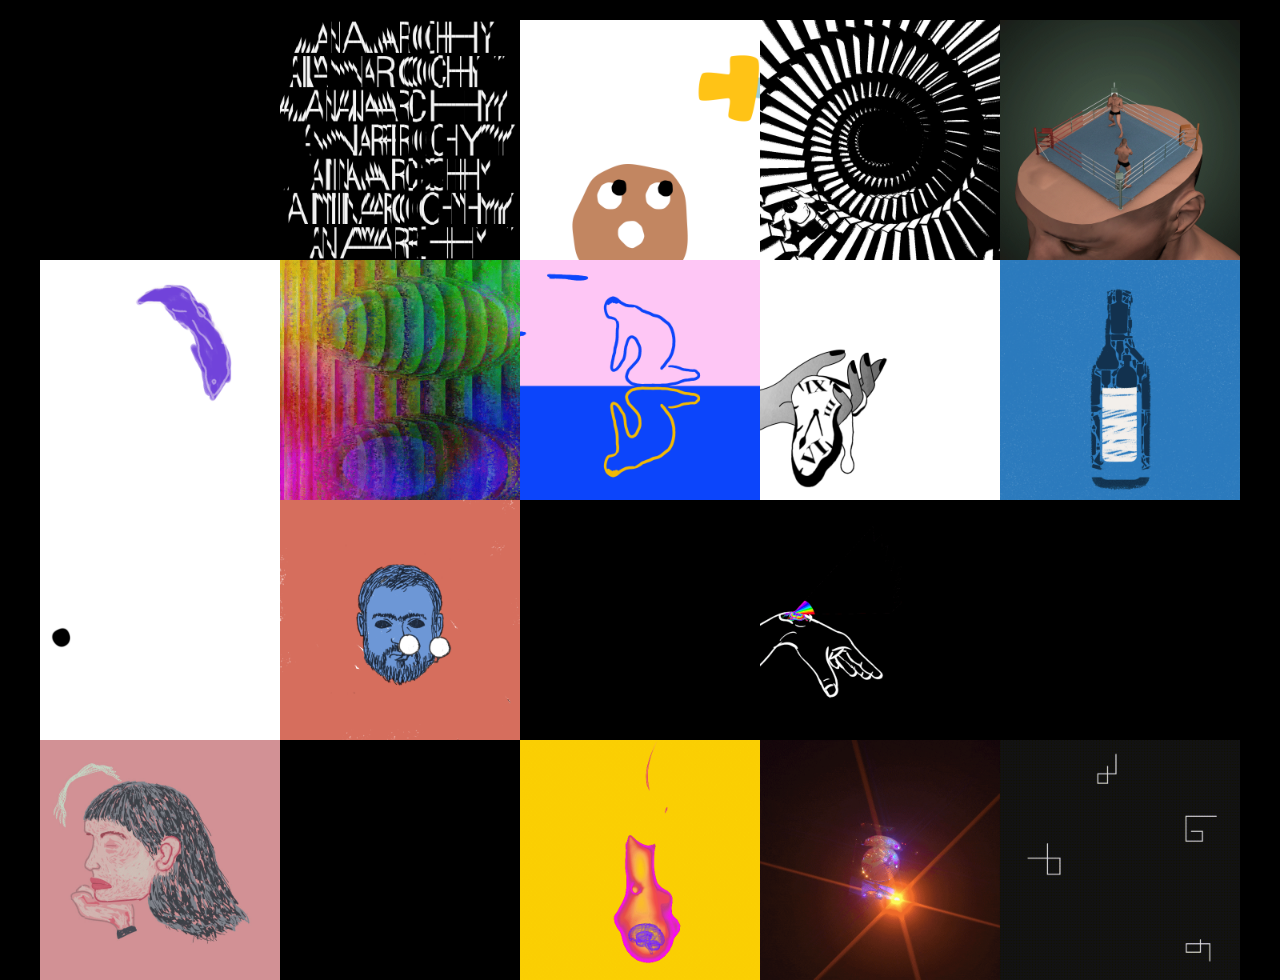
==== gif.html @ c21deb84 "update on phone" ====
<!DOCTYPE html>
<html lang="en">
<head>
  <script src="assets/nav_click.js"></script>
  <link rel="shortcut icon" href="assets/fig.png" />
   <link rel="stylesheet" href="assets/style.css">
     <link rel="stylesheet" href="assets/style2.css">
     <link href="https://fonts.googleapis.com/css?family=Nunito+Sans&display=swap" rel="stylesheet">
<link href="https://fonts.googleapis.com/css?family=Montserrat:400,700&display=swap" rel="stylesheet">
     <link href="https://fonts.googleapis.com/css?family=Bentham&display=swap" rel="stylesheet">
  <meta charset="utf-8">
  <meta http-equiv="x-ua-compatible" content="ie=edge">
  <title>GIF</title>
  <meta content="width=device-width, initial-scale=1" name="viewport" />

<!-- <script src="assets/nav.js"></script> -->
<script src="assets/jquery.js"></script>

<meta property="og:title" content="FIG">
<meta property="og:description" content="What does the 'Loss of Creativity' mean to you?">
<meta property="og:image" content="https://i.postimg.cc/sxqx7RcJ/fig-previw2.png">
<meta property="og:url" content="[url=https://postimg.cc/30j3QVzy][img]https://i.postimg.cc/30j3QVzy/fig-previw2.png[/img][/url]">
<meta name="twitter:card" content="summary_large_image">

</head>
<body>

<div class= "rick">
  <!-- <div class="branding">
  <div class="fig"><div class="figtext"><div class="mover1">FIGIFIGIFIGIFIGIFIGIFIGIFIGIFIGIFIGIFIGIFIGIFIGIFIGIFIGIFIGIFIGIFIGIFIG</div></div></div>
</div> -->
<div class="grid1">
  <div class="block1">

  </div>

    <div class="block2">

    </div>

    <div class="block3">

    </div>
    <div class="block4">

    </div>
    <div class="block5">

    </div>
    <!-- <div class="block6">

    </div> -->
    <div class="block7">

    </div>

      <!-- <div class="block8">

      </div> -->

      <div class="block9">

      </div>
      <!-- <div class="block10">

      </div> -->
      <div class="block11">

      </div>
      <div class="block12">

      </div>
      <div class="block13">

      </div>

        <div class="block14">

        </div>

        <div class="block15">

        </div>
        <div class="block16">

        </div>
        <div class="block17">

        </div>
        <!-- <div class="block18">

        </div> -->
        <!-- <div class="block19">

        </div> -->

          <div class="block20">

          </div>

          <div class="block21">

          </div>
          <!-- <div class="block22">

          </div> -->
          <div class="block23">

          </div>
          <div class="block24">

          </div>
          <div class="block25">

          </div>
          <!-- <div class="block26">

          </div> -->

          <div class="block27">

          </div>

            <!--
            <div class="block28">

            </div>
            <div class="block29">

            </div>
            <div class="block30">

            </div> -->

  </div>

</div>

<div class="grid2">
  <div class="section1">
    <!-- <div class="info"> -->
    <div class="video1"></div>
    <div class="notes">
    <div class="notes1">
      <div class="notesscroll">
<div class="title">Idea Jam</div>
<div class="description">Behind every mature idea are numerous smaller ones that got stuck and never came into being. Those sparks that don't ever light up, those original thoughts that fit nowhere and those story plots that don't have enough muscle to grow a beginning, middle or end.

And what happens when we force something to happen? It doesn't. Till all the pieces aren't in place, the idea will not bear fruit. My GIF is a representation of this very part of the creative process. When we REALLY want something to work but have trouble concluding it, we often force our hand and mess things up. The resulting mess may be useless now, but who knows, perhaps parts of it will help in realising an idea jam later some day!

Additionally, the fact that frustrating paper jams happen so often — obstructing the flow of work — also adds a layer of very real annoyance to the GIF!</div>
<!-- <div class="description">by</div> -->
</div>
    </div>

    <div class="notes2">
      <div class="artist">Sriparna Ghosh</div>
      <a href="https://www.instagram.com/geekyghosh/" target="_blank" class="socialhandle"><img>@geekyghosh</a>
    </div>
  </div>
    <div class="close">x</div>
    </div>

    <div class="section2">

      <div class="video2"></div>
      <div class="notes">
      <div class="notes1">
              <div class="notesscroll">
    <div class="title">ANARCHY</div>
    <div class="description">Creativity is inversely proportional to Hierarchy.</div>
    <!-- <div class="description">by</div> -->
      </div>
        </div>
      <div class="notes2">
        <div class="artist">Syddharth</div>
        <a href="https://www.instagram.com/syddharth_mate/?hl=en" target="_blank" class="socialhandle"><img>@syddharth_mate</a>
      </div>
    </div>
      <div class="close">x</div>
      </div>

      <div class="section3">

        <div class="video3"></div>
        <div class="notes">
        <div class="notes1">
                <div class="notesscroll">
      <div class="title">All-India Art Class</div>
      <div class="description">Kids with boundless creativity are made to draw that same damn scenery.</div>
      <!-- <div class="description">by</div> -->
        </div>
          </div>
        <div class="notes2">
          <div class="artist">Mihir Chauhan</div>
          <a href="https://www.instagram.com/injuxtice/?hl=en" target="_blank" class="socialhandle"><img>@injuxtice</a>
        </div>
      </div>
        <div class="close">x</div>
        </div>



          <div class="section4">

            <div class="video4"></div>
            <div class="notes">
                    <div class="notesscroll">
            <div class="notes1">
          <div class="title">Infernal Spiral</div>
          <div class="description">A commentary on the act of needing references to create something. An act that does not propel creativity, but makes it stagnant.</div>
          <!-- <div class="description">by</div> -->
            </div>
              </div>
            <div class="notes2">
              <div class="artist">Broti Bhattacharya</div>
              <a href="https://www.instagram.com/injuxtice/?hl=en" target="_blank" class="socialhandle"><img>@broti.bhattacharya</a>
            </div>
          </div>
            <div class="close">x</div>
            </div>
            <div class="section5">

              <div class="video5"></div>
              <div class="notes">
                      <div class="notesscroll">
              <div class="notes1">
            <div class="title">Decisions</div>
            <div class="description">It is about the decisions and indecisions that come with creativity.</div>
            <!-- <div class="description">by</div> -->
              </div>
                </div>
              <div class="notes2">
                <div class="artist">Suraj Barthy</div>
                <a href="https://www.instagram.com/injuxtice/?hl=en" target="_blank" class="socialhandle"><img>@surajbarthy</a>
              </div>
            </div>
              <div class="close">x</div>
              </div>

              <div class="section6">
                <div class="video6"></div>
                <div class="notes">
                        <div class="notesscroll">
                <div class="notes1">
              <div class="title">CloudMind</div>
              <div class="description">Cloudy.Chaotic.Confusing.
Loading consistently; trying to find.</div>
              <!-- <div class="description">by</div> -->
                </div>
                  </div>
                <div class="notes2">
                  <div class="artist">Ishita Saxena</div>
                  <a href="https://www.instagram.com/outinthevoid_/?hl=en" target="_blank" class="socialhandle"><img>@outinthevoid_</a>
                </div>
              </div>
                <div class="close">x</div>
                </div>

                <div class="section7">
                  <div class="video7"></div>
                  <div class="notes">
                          <div class="notesscroll">
                  <div class="notes1">
                <div class="title">Sunya</div>
                <div class="description">It is a single principle from which everything emanates and everything goes back into. -Void- Nothingness.</div>
                <!-- <div class="description">by</div> -->
                  </div>
                    </div>
                  <div class="notes2">
                    <div class="artist">Sourav Paul</div>
                    <a href="https://www.instagram.com/souravpaul_770/" target="_blank" class="socialhandle"><img>@souravpaul_770</a>
                  </div>
                </div>
                  <div class="close">x</div>
                  </div>

                  <div class="section8">
                    <div class="video8"></div>
                    <div class="notes">
                            <div class="notesscroll">
                    <div class="notes1">
                  <div class="title">MuyMuy KhichKhich</div>
                  <div class="description">The frustration of wanting to do something amazing, walking the path of doing it and you're so close to climax, but you have to start ALL OVER AGAIN!</div>
                  <!-- <div class="description">by</div> -->
                    </div>
                      </div>
                    <div class="notes2">
                      <div class="artist">Tiyasha Ghattak</div>
                      <a href="https://www.instagram.com/tiyasha/?hl=en" target="_blank" class="socialhandle"><img>@tiyasha</a>
                    </div>
                  </div>
                    <div class="close">x</div>
                    </div>

                    <div class="section9">
                      <div class="video9"></div>
                      <div class="notes">
                              <div class="notesscroll">
                      <div class="notes1">
                    <div class="title">Flow of Idea</div>
                    <div class="description">Coded in Hydra and it represents the flow of the creativity spirit. Which starts off being an vivid imagery in our heads and then it can be loss into dullness. This is demonstrated in the drift by starting with a colorful flow of "ideas " that later phase out into black and white tone aka the loss of the creativity. Then like life , it goes back into color and in this return of on and off.</div>
                    <!-- <div class="description">by</div> -->
                      </div>
                        </div>
                      <div class="notes2">
                        <div class="artist">Kofi Oduro</div>
                        <a href="https://www.instagram.com/illestpreacha/?hl=en" target="_blank" class="socialhandle"><img>@illestpreacha</a>
                      </div>
                    </div>
                      <div class="close">x</div>
                      </div>

                      <div class="section10">
                        <div class="video10"></div>
                        <div class="notes">
                                <div class="notesscroll">
                        <div class="notes1">
                      <div class="title">A Job: The Death of Creativity</div>
                      <div class="description">I wanted to express my feelings of loss of creativity at a 9-5 job where we are trying to meet deadlines rather than create meaningful work.</div>
                      <!-- <div class="description">by</div> -->
                        </div>
                          </div>
                        <div class="notes2">
                          <div class="artist">Stuti Purohit</div>
                          <a href="https://www.instagram.com/s.2.t/?hl=en" target="_blank" class="socialhandle"><img>@s.2.t</a>
                        </div>
                      </div>
                        <div class="close">x</div>
                        </div>

                        <div class="section11">
                          <div class="video11"></div>
                          <div class="notes">
                                  <div class="notesscroll">
                          <div class="notes1">
                        <div class="title">Creative Loop</div>
                        <div class="description">Creativity is continuous learning and unlearning process. Create something, get little obsessed and then destroy. And then continue the cycle of creativity.</div>
                        <!-- <div class="description">by</div> -->
                          </div>
                            </div>
                          <div class="notes2">
                            <div class="artist">Anisha Thampy</div>
                            <a href="https://www.instagram.com/anishathampy/" target="_blank" class="socialhandle"><img>@anishathampy</a>
                          </div>
                        </div>
                          <div class="close">x</div>
                          </div>

                          <div class="section12">
                            <div class="video12"></div>
                            <div class="notes">
                                    <div class="notesscroll">
                            <div class="notes1">
                          <div class="title">Running Out</div>
                          <div class="description">A living clock running out of time.</div>
                          <!-- <div class="description">by</div> -->
                            </div>
                              </div>
                            <div class="notes2">
                              <div class="artist">Debanjana</div>
                              <a href="https://www.instagram.com/debanjanah/" target="_blank" class="socialhandle"><img>@debanjanah</a>
                            </div>
                          </div>
                            <div class="close">x</div>
                            </div>
                            <div class="section13">
                              <div class="video13"></div>
                              <div class="notes">
                                      <div class="notesscroll">
                              <div class="notes1">
                            <div class="title">Madira</div>
                            <div class="description">This work is about the dizzy feeling when we are drunk. we have mixed feelings about every phase of our life.</div>
                            <!-- <div class="description">by</div> -->
                              </div>
                                </div>
                              <div class="notes2">
                                <div class="artist">Jeet Shukla</div>
                                <a href="https://www.instagram.com/shukla_jeet96/" target="_blank" class="socialhandle"><img>@shukla_jeet96</a>
                              </div>
                            </div>
                              <div class="close">x</div>
                              </div>

                              <div class="section14">
                                <div class="video14"></div>
                                <div class="notes">
                                        <div class="notesscroll">
                                <div class="notes1">
                              <div class="title">Bl!nk</div>
                              <div class="description">This opportunity enabled me to create my first ever frame by frame hand illustrated GIF. Honestly, this GIF is a product of a mental block. There was absolutely no idea of what the end creation would be, because the mind had given up. Just having faith in the urge to create, accepting the outcome without any judgement helped me mould my creativity in a way. I enjoyed making every frame not knowing what the end result would be. In the end I realise that the block can last however long Let it last. But its something as tiny as a bl!nk of the eye when you look at it from hindsight.^~^</div>
                              <!-- <div class="description">by</div> -->
                                </div>
                                  </div>
                                <div class="notes2">
                                  <div class="artist">Varun</div>
                                  <a href="https://www.instagram.com/dextrostat/" target="_blank" class="socialhandle"><img>@dextrostat</a>
                                </div>
                              </div>
                                <div class="close">x</div>
                                </div>

                                <div class="section15">
                                  <div class="video15"></div>
                                  <div class="notes">
                                          <div class="notesscroll">
                                  <div class="notes1">
                                <div class="title">Walk It Off</div>
                                <div class="description">Loss of creativity is indirectly proportional to going for a walk. A literal 'going for a walk' can help one clear ones mind and let the creative juices flow. But 'going for a walk' is also about exposing yourself to different cultures, people, landscapes whether it is through travelling or reading books or watching movies and so on. The more you absorb the more you empower your creativity.</div>
                                <!-- <div class="description">by</div> -->
                                  </div>
                                    </div>
                                  <div class="notes2">
                                    <div class="artist">Dwarka Nath Sinha</div>
                                    <a href="https://www.instagram.com/dwar.ka/" target="_blank" class="socialhandle"><img>@dwar.ka</a>
                                  </div>
                                </div>
                                  <div class="close">x</div>
                                  </div>

                                  <div class="section16">
                                    <div class="video16"></div>
                                    <div class="notes">
                                            <div class="notesscroll">
                                    <div class="notes1">
                                  <div class="title">Alphabet</div>
                                  <div class="description">I have tried to allocate a diffent reference to alphabet. Unlike A for apple and B for ball this Gif explain alphabet indirectly.</div>
                                  <!-- <div class="description">by</div> -->
                                    </div>
                                      </div>
                                    <div class="notes2">
                                      <div class="artist">Aayushi Saklani</div>
                                      <a href="https://www.instagram.com/aayushi_saklani/" target="_blank" class="socialhandle"><img>@aayushi_saklani</a>
                                    </div>
                                  </div>
                                    <div class="close">x</div>
                                    </div>

                                    <div class="section17">
                                      <div class="video17"></div>
                                      <div class="notes">
                                              <div class="notesscroll">
                                      <div class="notes1">
                                    <div class="title">Limp Wristkit</div>
                                    <div class="description">shame holds creativity back. we need to reclaim our freedom to be flamboyant, colorful and queer. drop wrist, not bombs.</div>
                                    <!-- <div class="description">by</div> -->
                                      </div>
                                        </div>
                                      <div class="notes2">
                                        <div class="artist">Prerit</div>
                                        <a href="https://www.instagram.com/psynodent/" target="_blank" class="socialhandle"><img>@psynodent</a>
                                      </div>
                                    </div>
                                      <div class="close">x</div>
                                      </div>

              <div class="section18">
                                        <div class="video18"></div>
                                        <div class="notes">
                                                <div class="notesscroll">
                                        <div class="notes1">
                                      <div class="title">Original_Really</div>
                                      <div class="description">There's a lot we want to be creative with but are often limited by the boundaries we need to work within, especially in the industry. An ode to (temporarily) crushed creativity.</div>
                                      <!-- <div class="description">by</div> -->
                                        </div>
                                          </div>
                                        <div class="notes2">
                                          <div class="artist">Mudita Agarwal</div>
                                          <a href="https://www.instagram.com/moohditate/" target="_blank" class="socialhandle"><img>@moohditate</a>
                                        </div>
                                      </div>
                                        <div class="close">x</div>
                                        </div>

      <div class="section19">
    <div class="video19"></div>
            <div class="notes">
                    <div class="notesscroll">
      <div class="notes1">
    <div class="title">Fish(y)</div>
    <div class="description">A fish coming out of water momentarily.</div>
    </div>
      </div>
      <div class="notes2">
      <div class="artist">Prerit</div>
      <a href="https://www.instagram.com/satyaambasta/" target="_blank" class="socialhandle"><img>@satyaambasta</a>
      </div>
    </div>
<div class="close">x</div>
      </div>
      <div class="section20">
    <div class="video20"></div>
            <div class="notes">
                    <div class="notesscroll">
      <div class="notes1">
    <div class="title">Loss of Creativity</div>
    <div class="description">Creativity in a nutshell just as i created. Simple method of showing there is no creativity even though i could have created something great spending most of my time. Instead i sticked to the title LOSS OF CREATIVITY.</div>
    </div>
      </div>
      <div class="notes2">
      <div class="artist">Subin Soman</div>
      <a href="https://www.instagram.com/zeuswolf321/" target="_blank" class="socialhandle"><img>@zeuswolf321</a>
      </div>
    </div>
<div class="close">x</div>
      </div>

      <div class="section21">
    <div class="video21"></div>
            <div class="notes">
      <div class="notes1">
              <div class="notesscroll">
    <div class="title">It Didn't Quite Hit Me</div>
    <div class="description">Often we linger in between creativity and nothingness, that period where the thought hits you and yet it doesn't quite appear materially. We let go of so many such thoughts and ideas only to discover the iterations years later. Sometimes they become a new work, at other times they just sit idly on our desks.

My GIF is an ode to those sweet-nothings that appear beyond the binary of success and failure.</div>
    </div>
      </div>
      <div class="notes2">
      <div class="artist">Debarati</div>
      <a href="https://www.instagram.com/debaratea/" target="_blank" class="socialhandle"><img>@debaratea</a>
      </div>
    </div>
  <div class="close">x</div>
      </div>

      <div class="section22">
      <div class="video22"></div>
            <div class="notes">
                    <div class="notesscroll">
      <div class="notes1">
      <div class="title">Illum</div>
      <div class="description">Creativity illuminates</div>
      </div>
        </div>
      <div class="notes2">
      <div class="artist">Xtc</div>
      <a href="https://www.instagram.com/_moondog0/" target="_blank" class="socialhandle"><img>@_moondog0</a>
      </div>
      </div>
      <div class="close">x</div>
      </div>
                  <div class="section23">

                    <div class="video23"></div>
                    <div class="notes">
                            <div class="notesscroll">
                    <div class="notes1">
                  <div class="title">Fried</div>
                  <div class="description">Some days just fry your brain.</div>
                  <!-- <div class="description">by</div> -->
                    </div>
                      </div>
                    <div class="notes2">
                      <div class="artist">Piya Pahwa & Tamara Crasto</div>
                      <a href="https://www.instagram.com/piyapahwa.art/" target="_blank" class="socialhandle"><img>@piyapahwa.art</a>
                      <a href="https://www.instagram.com/panipuribeti/" target="_blank" class="socialhandle"><img>@panipuribeti</a>
                    </div>
                  </div>
                    <div class="close">x</div>
                    </div>

                    <div class="section24">
                    <div class="video24"></div>
                          <div class="notes">
                                  <div class="notesscroll">
                    <div class="notes1">
                    <div class="title">Bheja Fry</div>
                    <div class="description">It is about the rut that we find ourselves in when we don't feel creative. The self-doubt, the confusion, the lows, the messiness.</div>
                    </div>
                      </div>
                    <div class="notes2">
                    <div class="artist">Suraj Barthy</div>
                    <a href="https://www.instagram.com/surajbarthy/" target="_blank" class="socialhandle"><img>@surajbarthy</a>
                    </div>
                    </div>
                    <div class="close">x</div>
                    </div>

                    <div class="section25">
                    <div class="video25"></div>
                          <div class="notes">
                                  <div class="notesscroll">
                    <div class="notes1">
                    <div class="title">A Star Is Born</div>
                    <div class="description">Life is but an exaggeration.</div>
                    </div>
                    </div>
                    <div class="notes2">
                    <div class="artist">Sidharth Ezhilan</div>
                    <a href="https://www.instagram.com/trap_machi/" target="_blank" class="socialhandle"><img>@trap_machi</a>
                    </div>
                    </div>
                    <div class="close">x</div>
                    </div>






  </div>



<script src="assets/nav_click.js"></script>
<script src="assets/jquery.js"></script>

</body>
</html>
---- assets/style.css ----
@font-face {
font-family: axis_b;
src: url("AXIS-Extra-Bold-800.woff") format("woff");
}
@font-face {
font-family: stolz;
src: url("The-Northern-Block-Ltd-Stolzl-Display-Medium.woff") format("woff");
}
html,
body {
  padding:0;
  margin:0;
  height: 100%;
  overflow: -moz-scrollbars-none;
  -ms-overflow-style: none;
  /* overflow: hidden; */
}
body::-webkit-scrollbar { width: 0 !important }

body{
color:#fff;
}

.block{
    /* overflow: hidden; */
color:black;
font-size:18px;
position: relative;
  width:100vw;
  height:100vh;
}
.image{
    overflow: hidden;
  /* background-image: url("header.jpg"); */
  background-repeat: no-repeat;
  background-position: center;
  background-size: cover;
}
.fig1{
  color: white;
width:100%;
height:20vh;
font-family: axis_b;
background-color: black;
position: relative;
}
.fig2{
  position: relative;
  color:black;
  -webkit-text-stroke-width: 1px;
   -webkit-text-stroke-color: white;
width:100%;
height:20vh;
font-family: axis_b;
background-color: black;
}
.fig3{
  position: relative;
color:black;
width:100%;
height:20vh;
font-family: axis_b;
background-color: white;
}
.fig4{
  position: relative;
  color:white;
width:100%;
height:20vh;
font-family: axis_b;
background-color: black;
}
.fig5{
  position: relative;
width:100%;
height:20vh;
font-family: axis_b;
background-color: #EAEAEA;
color:#EAEAEA;
-webkit-text-stroke-width: 1.4px;
 -webkit-text-stroke-color: #FF40FF;
}
.figtext2{
  font-size: 95px;
  position: absolute;
  top:50%;
  left:0;
  /* width:2565px; */
transform:translateY(-50%);
display: flex;
flex-wrap: nowrap;
}
.figtext{
  font-size: 95px;
  position: absolute;
  top:50%;
  left:0;
  width:2565px;
transform:translateY(-50%);
  display: flex;
  flex-wrap: nowrap;
}
.figtext .mover-1 {
  animation: moveSlideshow 14s linear infinite;
}
.figtext .mover-2 {
  animation: moveSlideshow 20s linear infinite;
}
.figtext .mover-3 {
  animation: moveSlideshow 16s linear infinite;
}
.figtext .mover-4 {
  animation: moveSlideshow 18s linear infinite;
}
.figtext2 .mover-5 {
  animation: moveSlideshow2 18s linear infinite;
}
@keyframes moveSlideshow {
  100% {
    transform: translateX(-66.6666%);
  }
}
@keyframes moveSlideshow2 {
  100% {
    transform: translateX(-66.6666%);
  }
}

b{
  color:#FF40FF;
}
.opencall{
  opacity: 0;
  text-decoration: none;
  color:black;
  font-family: axis_b;
  top:50%;
  left:50%;
  transform-origin: center;
line-height: 1;
font-size: 21px;
  transform: translate(-50%, -50%)rotate(-25deg);
  position: fixed;
  width:150px;
  height:150px;
  background-color: #8AFE4F;
  border-radius:50%;
}
.opencallpop{
  animation: pop .4s;
}
.block a:hover{
  box-shadow:
  inset 0 0 50px #fff,      /* inner white */
  inset 20px 0 80px #f0f,   /* inner left magenta short */
      inset -20px 0 80px #0ff,  /* inner right cyan short */
      inset 20px 0 300px #f0f,  /* inner left magenta broad */
      inset -20px 0 300px #0ff, /* inner right cyan broad */
      0 0 20px #fff,            /* outer white */
      -10px 0 40px #f0f,        /* outer left magenta */
      10px 0 40px #0ff;         /* outer right cyan */

}
@keyframes pop {
0%{
transform: scale(.5)rotate(0deg);
}
50%{
transform: scale(1.2)rotate(-30deg);
}
100%{
transform: scale(1s)rotate(-25deg);
}
}
.submit{
  transform-origin: center;
  top:50%;
  left:50%;
  transform: translate(-50%, -50%)rotate(2deg);
  position: absolute;
}
.layer2{
  /* z-index:2; */
  /* position: absolute; */
  top:0;
  left:0;
}
.block2{
position: relative;
}

.black,
.black2{
width:100vw;
  background-color: black;
}
.black img{
  width:100vw;
}
.white{

background-color: white;
}
.intro{
  top:50%;
  left:50%;
  transform:translate(-50%, -50%);
  position: absolute;
  padding:50px;
  width:50%;
  font-family: axis_b;
  font-size:36px;
  color:#000;
}
.grey{
height:150vh !important;
  background-color: #EAEAEA;
}

.gif1{
  float:right;
  width:420px;
  position: sticky;
  position: -webkit-sticky;
  top:0px;
}
.gif2{
  float:left;
  width:420px;
  position: sticky;
  position: -webkit-sticky;
  top:0;
}
.gif3{
  display: none;
}
.theme{
    padding:50px;
width:50%;
}
.theme2{
  display:none;
}
.heading{
  font-family: axis_b;
  font-size:56px;
}
.writeup{
  line-height: 1.6;
  font-family: 'Montserrat', sans-serif;
font-size:18px;
}
a{
  /* color: #33ccff; */
  font-family: axis_b;
}
.blue{
  background-color: #C56FFF;
}
.guidelines{
  float:right;
    padding:50px;
width:50%;
}
.guidelines2{
  display: none;
}
.green{
  background-color: #fff;
}
.area{
  /* background-color: red; */
  width:100%;
  /* background-color: grey; */
  top:50%;
  left:0;
  transform:translateY(-50%);
  /* margin:50px; */
  position: absolute;
}
.footer{
  top:50%;
  left:50%;
  transform:translate(-50%, -50%);
  position: absolute;
  width:50%;
    padding:50px;
  color:white;
display: flex;
flex-wrap: wrap;
}
.footer_images{
display: flex;
flex-wrap: nowrap;
}
.logo img,
.eyemyth_gif img{
height:300px;
}
.sponsortext{
  font-size: 21px;
  color:white;
  font-family: stolz;
}
.dates{
  font-weight: 700;
}
@media (max-width:900px){

.gif1,
.gif2{
  width:300px;
}

}

@media (max-width:600px){
  .grey{
      height:160vh!important;
  }

  .blue{
      height:140vh!important;
  }
  .green{
    height:120vh!important;
  }
  .writeup{
    font-size:16px;
  }
.figtext,
.figtext2{
  font-size: 81px;
}
.opencall{
  width:100px;
  height:100px;
  font-size: 16px;
}

.intro{
  padding:10px;
  width:90%;
  font-size:24px;
}
.heading{
    font-size:24px;
}
.area{
  width:90%;
  top:50%;
  left:50%;
  transform:translate(-50%, -50%);
}

.theme{
  display: none;
  /* background-color: red; */

}
.theme2{
  padding:20px;
width:90%;
  display: block;
}
.footer{
  align-items: center;
  justify-content: center;
  /* background-color: blue; */
  width:90%;
    padding:10px;
}
.guidelines{
    display: none;
}
.guidelines2{
  padding:15px;
width:90%;
  display: block;
}
.logo img,
.eyemyth_gif img{
height:auto;
width:200px;
}
.footer_images{
  align-items: center;
  justify-content: center;
flex-wrap: wrap;
}
.sponsortext{
  font-size: 18px;

}
.gif1,
.gif2{
  width:120px;
}
}

@media (max-width:350px){
  .heading{
  font-size: 21px;
  }
  .writeup{
    font-size: 15px;
  }
  .figtext,
  .figtext2{
    font-size: 70px;
  }

.intro{
  padding:10px;
  width:95%;
}
.area{
  width:95%;
  top:50%;
  left:50%;
  transform:translate(-50%, -50%);
}

.footer{
  align-items: center;
  justify-content: center;
  /* background-color: blue; */
  width:95%;
    padding:10px;
}

.logo img,
.eyemyth_gif img{
height:auto;
width:150px;
}
.footer_images{
  align-items: center;
  justify-content: center;
flex-wrap: wrap;
}
.sponsortext{
  font-size: 14px;

}
.gif1,
.gif2{
    /* display: none; */

}
/* .gif2{
  float:left;
  width:420px;
  position: sticky;
  position: -webkit-sticky;
  top:0;
} */
.gif1,
.gif2{
  display: block;
  position: relative;
  /* position: -webkit-sticky; */
    float:none;
  width:100vw;
}
}
---- assets/style2.css ----
@font-face {
font-family: axis_b;
src: url("AXIS-Extra-Bold-800.woff") format("woff");
}
@font-face {
font-family: stolz;
src: url("The-Northern-Block-Ltd-Stolzl-Display-Medium.woff") format("woff");
}

body{
  background-color: black;
}
.branding{
  overflow: hidden;
  color:black;
  font-size:18px;
  position: relative;
    width:100vw;
    height:20vh;
}
.fig{
  position: relative;
width:100%;
height:100%;
font-family: axis_b;
background-color: black;
color:black;
-webkit-text-stroke-width: 1.4px;
 -webkit-text-stroke-color: white;
}
.figtext{
  font-size: 80px;
  position: absolute;
  top:50%;
  left:0;
  width:2565px;
transform:translateY(-50%);
  display: flex;
  flex-wrap: nowrap;
}
.figtext .mover-1 {
  animation: moveSlideshow 14s linear infinite;
}
.grid1{
  width:1200px;
  height:960px;
  background-color: black;
  margin:0;
  margin-top: 20px;
  margin-bottom: 20px;
  margin-left:auto;
  margin-right:auto;
  display: flex;
  flex-wrap: wrap;
  align-items: flex-start;
  justify-content: flex-start;
}


show2{
    display: block;
}
.block1,
.block2,
.block3,
.block4,
.block5,
.block6,
.block7,
.block8,
.block9,
.block10,
.block11,
.block12,
.block13,
.block14,
.block15,
.block16,
.block17,
.block18,
.block19,
.block20,
.block21,
.block22,
.block23,
.block24,
.block25,
.block26,
.block27,
.block28,
.block29,
.block30{
cursor:pointer;
    z-index: 1;
  width:240px;
  height:240px;
  /* background-color: blue; */
  /* background-image: url(idea_jam_sriparna_ghosh.gif); */
  background-size: cover;
  background-repeat: no-repeat;
}
.block1{
    background-image: url(idea_jam.gif);
}
.block2{
    background-image: url(anarchy.gif);
}
.block3{
    background-image: url(artclass.gif);
}
.block4{
    background-image: url(broti.gif);
}
.block5{
    background-image: url(decisions.gif);
}
.block6{
    background-image: url(cloudbrain.gif);
}
.block7{
    background-image: url(sunya.gif);
}
.block8{
    background-image: url(muybnew.gif);
}
.block9{
    background-image: url(flowofidea.gif);
}

.block10{
    background-image: url(stuti.gif);
}
.block11{
    background-image: url(cycle_creativity.gif);
}
.block12{
    background-image: url(running.gif);
}

.block13{
    background-image: url(madira.gif);
}
.block14{
    background-image: url(eyes.gif);
}
.block15{
    background-image: url(dwarka.gif);
}
.block16{
    background-image: url(cheezeye.gif);
}
.block17{
    background-image: url(limp.gif);
}
.block18{
    background-image: url(originalreally.gif);
}
.block19{
    background-image: url(waves.gif);
}
.block20{
    background-image: url(creativity_in_nutshell.gif);
}
.block21{
    background-image: url(theideadidnt.gif);
}
.block22{
    background-image: url(bulb.gif);
}
.block23{
    background-image: url(brain_fried.gif);
}
.block24{
    background-image: url(bhejafry.gif);
}
.block25{
    background-image: url(astarisborn.gif);
}
.block26{
      background-image: url(vedika.gif);
}
.block27{
  background-image: url(grid_new.gif);
}
.block28{
    background-image: url(shelly.gif);
}
.block29{
    background-image: url(brainbuffer.gif);
}
.block30{
    background-image: url(sanmadi.gif);
}
.color{
    background-color:black;
}
/* .block2:hover{
    background-color:white;
} */
.grid2{
    z-index: 10;
  position: fixed;
  top:0;
  left:0;
}
.section1,
.section2,
.section3,
.section4,
.section5,
.section6,
.section7,
.section8,
.section9,
.section10,
.section11,
.section12,
.section13,
.section14,
.section15,
.section16,
.section17,
.section18,
.section19,
.section20,
.section21,
.section22,
.section23,
.section24,
.section25,
.section26,
.section27,
.section28,
.section29,
.section30{
  display: flex;
  flex-wrap: wrap;
  justify-content: center;
align-items: center;
  position: fixed;
  top:0;
  left:0;
  width:0;
  height:0;
  position:absolute;
    background-color:rgb(0, 0, 0, 0.5);
    opacity:0;
}
.video1,
.video2,
.video3,
.video4,
.video5,
.video7,
.video8,
.video9,
.video10,
.video11,
.video12,
.video13,
.video14,
.video15,
.video16,
.video17,
.video18,
.video19,
.video20,
.video21,
.video22,
.video23,
.video24,
.video25,
.video26,
.video27,
.video28,
.video29,
.video30{
  background-size: cover;
  background-repeat: no-repeat;
  /* background-color: red; */
  width:600px;
  height:600px;
}
.video1{
    background-image: url(idea_jam.gif);
}

.video2{
    background-image: url(anarchy.gif);
}
.video3{
    background-image: url(artclass.gif);
}
.video4{
    background-image: url(broti.gif);
}
.video5{
    background-image: url(decisions.gif);
}
.video6{
    background-image: url(cloudbrain.gif);
}
.video7{
    background-image: url(sunya.gif);
}
.video8{
    background-image: url(muybnew.gif);
}
.video9{
    background-image: url(flowofidea.gif);
}

.video10{
    background-image: url(stuti.gif);
}
.video11{
    background-image: url(cycle_creativity.gif);
}
.video12{
    background-image: url(running.gif);
}

.video13{
    background-image: url(madira.gif);
}
.video14{
    background-image: url(eyes.gif);
}
.video15{
    background-image: url(dwarka.gif);
}
.video16{
    background-image: url(cheezeye.gif);
}
.video17{
    background-image: url(limp.gif);
}
.video18{
    background-image: url(originalreally.gif);
}
.video19{
    background-image: url(waves.gif);
}
.video20{
    background-image: url(creativity_in_nutshell.gif);
}
.video21{
    background-image: url(theideadidnt.gif);
}
.video22{
    background-image: url(bulb.gif);
}
.video23{
    background-image: url(brain_fried.gif);
}
.video24{
    background-image: url(bhejafry.gif);
}
.video25{
    background-image: url(astarisborn.gif);
}
.video26{
    background-image: url(vedika.gif);
}
.video27{
    background-image: url(grid_new.gif);
}
.video28{
    background-image: url(shelly.gif);
}
.video29{
    background-image: url(brainbuffer.gif);
}
.video30{
    background-image: url(sanmadi.gif);
}
.notes{
  width:400px;
  height:600px;
  display:flex;
  flex-wrap: wrap;
}
.notes1{
  /* padding:10px; */
  background-color: white;
  color: black;
  width:400px;
  height:450px;
}
.notes2{
  background-color: black;
  color: white;
  /* padding:10px; */
  /* background-color: white; */
  width:400px;
  height:150px;
}

.title{
  padding: 10px;
  font-size: 32px;
  font-family: axis_b;

}
.description{
  padding: 10px;
  font-family: 'Montserrat', sans-serif;
  font-size: 16.8px;
}
.artist{
  color:white;
    font-family: axis_b;
    font-size: 32px;
padding: 10px;
}
.socialhandle{
  text-decoration: none;
    color:white;
  font-size: 16px;
    font-family: 'Montserrat', sans-serif;
padding: 0 10px 10px 10px;
}
.close{
  font-family: axis_b;
  cursor:pointer;
  position: absolute;
  font-size: 50px;
  top:50px;
  right:50px;
  color:#FF40FF;
}

.show{
  width:100vw;
  height:100vh;
  opacity:1;
}

@media(max-width:1050px){
.grid{
    margin:0;
}
      .artist{
          font-size: 27px;
      }
      .title{
        font-size: 27px;
      }
      .notes{
        width:600px;
        height:400px;
      }

      .notes1{
          overflow: scroll;
        width:600px;
        height:250px;
      }
      .notesscroll{
        width:600px;
          height:auto;
            overflow: scroll;
      }
      .notes2{
        width:600px;
        height:150px;
      }

}
  @media(max-width:600px){


    .close{
      font-size: 24px;
      top:10px;
      right:10px;
    }

    .artist{
        font-size: 21px;
    }
    .title{
      font-size: 21px;
    }
    .notes{
      width:300px;
      height:300px;
    }

    .notes1{
        overflow: scroll;
      width:300px;
      height:200px;
    }
    .notesscroll{
      width:300px;
        height:auto;
          overflow: scroll;
    }
    .notes2{
      width:300px;
      height:100px;
    }

    .video1,
    .video2,
    .video3,
    .video4,
    .video5,
    .video7,
    .video8,
    .video9,
    .video10,
    .video11,
    .video12,
    .video13,
    .video14,
    .video15,
    .video16,
    .video17,
    .video18,
    .video19,
    .video20,
    .video21,
    .video22,
    .video23,
    .video24,
    .video25,
    .video26,
    .video27,
    .video28,
    .video29,
    .video30{
      width:300px;
      height:300px;
    }

  }
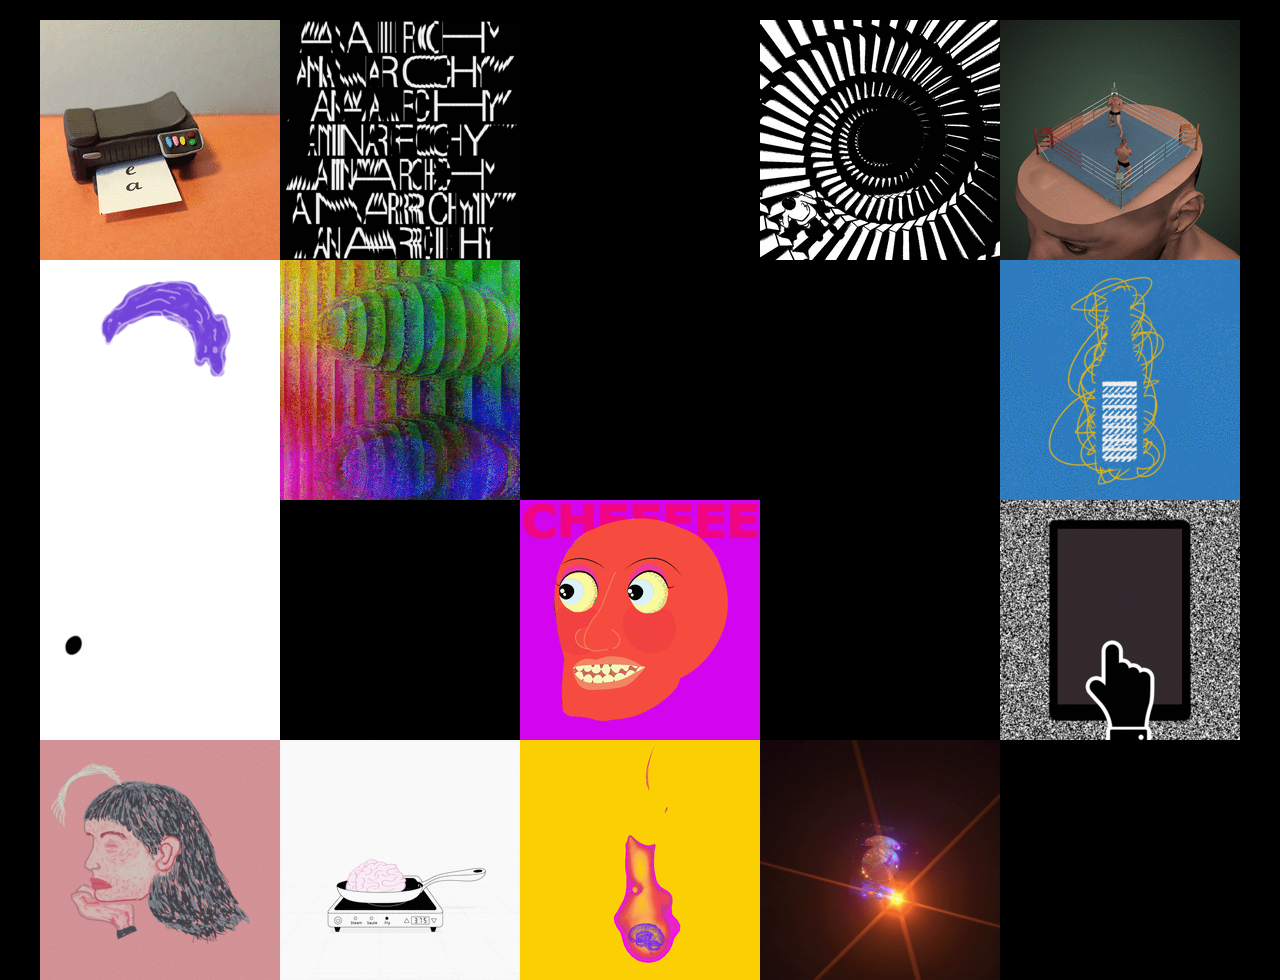
==== commit cad6371d: "update instagram handles" ====
--- a/gif.html
+++ b/gif.html
@@ -214,7 +214,7 @@
               </div>
             <div class="notes2">
               <div class="artist">Broti Bhattacharya</div>
-              <a href="https://www.instagram.com/injuxtice/?hl=en" target="_blank" class="socialhandle"><img>@broti.bhattacharya</a>
+              <a href="https://www.instagram.com/broti.bhattacharya/?hl=en" target="_blank" class="socialhandle"><img>@broti.bhattacharya</a>
             </div>
           </div>
             <div class="close">x</div>
@@ -232,7 +232,7 @@
                 </div>
               <div class="notes2">
                 <div class="artist">Suraj Barthy</div>
-                <a href="https://www.instagram.com/injuxtice/?hl=en" target="_blank" class="socialhandle"><img>@surajbarthy</a>
+                <a href="https://www.instagram.com/surajbarthy/" target="_blank" class="socialhandle"><img>@surajbarthy</a>
               </div>
             </div>
               <div class="close">x</div>
--- a/assets/style2.css
+++ b/assets/style2.css
@@ -100,96 +100,96 @@
   background-repeat: no-repeat;
 }
 .block1{
-    background-image: url(idea_jam.gif);
+    background-image: url(idea_jam0.gif);
 }
 .block2{
-    background-image: url(anarchy.gif);
+    background-image: url(anarchy0.gif);
 }
 .block3{
-    background-image: url(artclass.gif);
+    background-image: url(artclass0.gif);
 }
 .block4{
-    background-image: url(broti.gif);
+    background-image: url(broti0.gif);
 }
 .block5{
-    background-image: url(decisions.gif);
+    background-image: url(decisions0.gif);
 }
 .block6{
-    background-image: url(cloudbrain.gif);
+    background-image: url(cloudbrain0.gif);
 }
 .block7{
-    background-image: url(sunya.gif);
+    background-image: url(sunya0.gif);
 }
 .block8{
-    background-image: url(muybnew.gif);
+    background-image: url(muybnew0.gif);
 }
 .block9{
-    background-image: url(flowofidea.gif);
+    background-image: url(flowofidea0.gif);
 }
 
 .block10{
-    background-image: url(stuti.gif);
+    background-image: url(stuti0.gif);
 }
 .block11{
-    background-image: url(cycle_creativity.gif);
+    background-image: url(cycle_creativity0.gif);
 }
 .block12{
-    background-image: url(running.gif);
+    background-image: url(running0.gif);
 }
 
 .block13{
-    background-image: url(madira.gif);
+    background-image: url(madira0.gif);
 }
 .block14{
-    background-image: url(eyes.gif);
+    background-image: url(eyes0.gif);
 }
 .block15{
-    background-image: url(dwarka.gif);
+    background-image: url(dwarka0.gif);
 }
 .block16{
-    background-image: url(cheezeye.gif);
+    background-image: url(cheezeye0.gif);
 }
 .block17{
-    background-image: url(limp.gif);
+    background-image: url(limp0.gif);
 }
 .block18{
-    background-image: url(originalreally.gif);
+    background-image: url(originalreally0.gif);
 }
 .block19{
-    background-image: url(waves.gif);
+    background-image: url(waves0.gif);
 }
 .block20{
-    background-image: url(creativity_in_nutshell.gif);
+    background-image: url(creativity_in_nutshell0.gif);
 }
 .block21{
-    background-image: url(theideadidnt.gif);
+    background-image: url(theideadidnt0.gif);
 }
 .block22{
-    background-image: url(bulb.gif);
+    background-image: url(bulb0.gif);
 }
 .block23{
-    background-image: url(brain_fried.gif);
+    background-image: url(brain_fried0.gif);
 }
 .block24{
-    background-image: url(bhejafry.gif);
+    background-image: url(bhejafry0.gif);
 }
 .block25{
     background-image: url(astarisborn.gif);
 }
 .block26{
-      background-image: url(vedika.gif);
+      background-image: url(vedika0.gif);
 }
 .block27{
-  background-image: url(grid_new.gif);
+  background-image: url(grid_new0.gif);
 }
 .block28{
-    background-image: url(shelly.gif);
+    background-image: url(shelly0.gif);
 }
 .block29{
-    background-image: url(brainbuffer.gif);
+    background-image: url(brainbuffer0.gif);
 }
 .block30{
-    background-image: url(sanmadi.gif);
+    background-image: url(sanmadi0.gif);
 }
 .color{
     background-color:black;
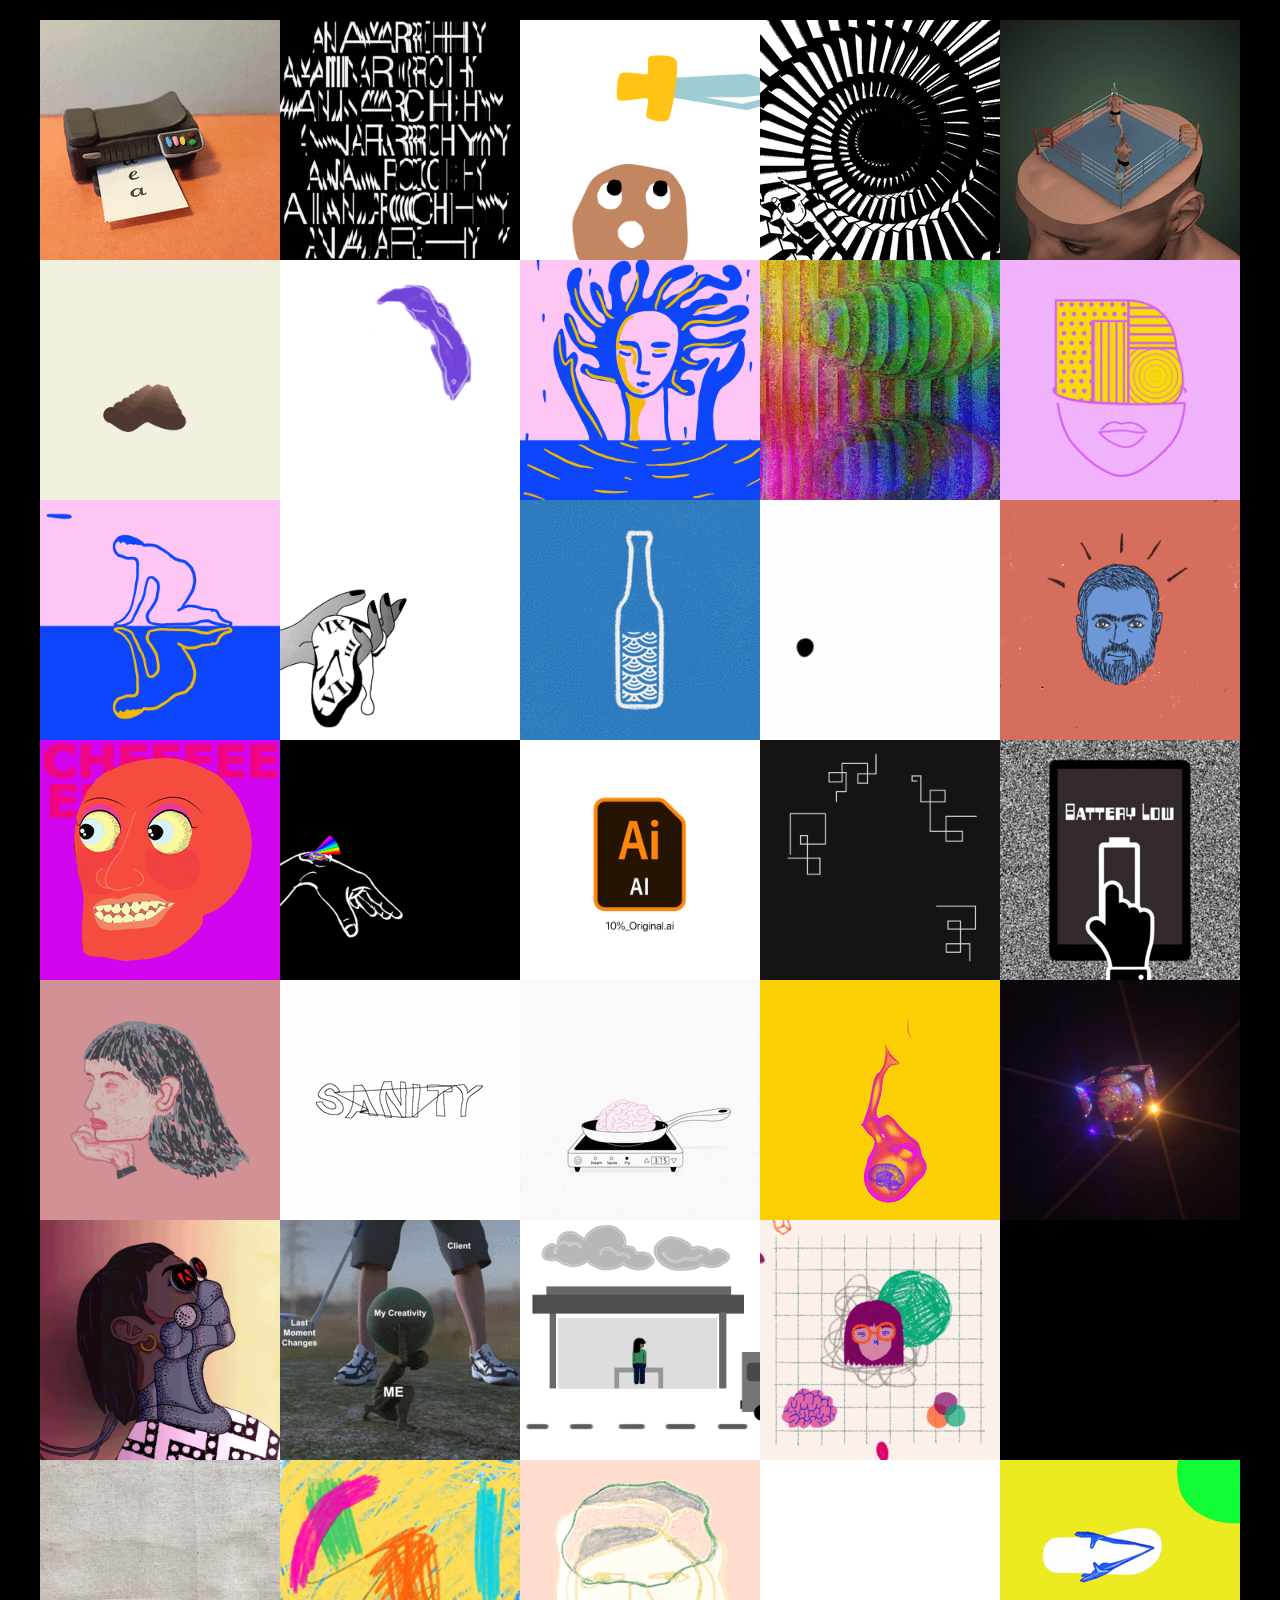
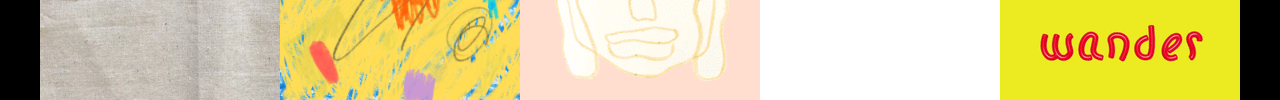
==== commit ab909856: "update with all gifs" ====
--- a/gif.html
+++ b/gif.html
@@ -47,23 +47,23 @@
     <div class="block5">
 
     </div>
-    <!-- <div class="block6">
-
-    </div> -->
+    <div class="block6">
+
+    </div>
     <div class="block7">
 
     </div>
 
-      <!-- <div class="block8">
-
-      </div> -->
+      <div class="block8">
+
+      </div>
 
       <div class="block9">
 
       </div>
-      <!-- <div class="block10">
-
-      </div> -->
+      <div class="block10">
+
+      </div>
       <div class="block11">
 
       </div>
@@ -87,12 +87,12 @@
         <div class="block17">
 
         </div>
-        <!-- <div class="block18">
-
-        </div> -->
-        <!-- <div class="block19">
-
-        </div> -->
+        <div class="block18">
+
+        </div>
+        <div class="block19">
+
+        </div>
 
           <div class="block20">
 
@@ -101,9 +101,9 @@
           <div class="block21">
 
           </div>
-          <!-- <div class="block22">
-
-          </div> -->
+          <div class="block22">
+
+          </div>
           <div class="block23">
 
           </div>
@@ -113,15 +113,15 @@
           <div class="block25">
 
           </div>
-          <!-- <div class="block26">
-
-          </div> -->
+          <div class="block26">
+
+          </div>
 
           <div class="block27">
 
           </div>
 
-            <!--
+
             <div class="block28">
 
             </div>
@@ -130,7 +130,23 @@
             </div>
             <div class="block30">
 
-            </div> -->
+            </div>
+
+            <div class="block31">
+
+            </div>
+            <div class="block32">
+
+            </div>
+            <div class="block33">
+
+            </div>
+            <div class="block34">
+
+            </div>
+            <div class="block35">
+
+            </div>
 
   </div>
 
@@ -246,7 +262,7 @@
               <div class="title">CloudMind</div>
               <div class="description">Cloudy.Chaotic.Confusing.
 Loading consistently; trying to find.</div>
-              <!-- <div class="description">by</div> -->
+
                 </div>
                   </div>
                 <div class="notes2">
@@ -280,14 +296,13 @@
                     <div class="notes">
                             <div class="notesscroll">
                     <div class="notes1">
-                  <div class="title">MuyMuy KhichKhich</div>
-                  <div class="description">The frustration of wanting to do something amazing, walking the path of doing it and you're so close to climax, but you have to start ALL OVER AGAIN!</div>
-                  <!-- <div class="description">by</div> -->
+                  <div class="title">Growing Head</div>
+                  <div class="description">Taming the growing heads</div>
                     </div>
                       </div>
                     <div class="notes2">
-                      <div class="artist">Tiyasha Ghattak</div>
-                      <a href="https://www.instagram.com/tiyasha/?hl=en" target="_blank" class="socialhandle"><img>@tiyasha</a>
+                      <div class="artist">Anisha Thampy</div>
+                      <a href="https://www.instagram.com/anishathampy/" target="_blank" class="socialhandle"><img>@tiyasha</a>
                     </div>
                   </div>
                     <div class="close">x</div>
@@ -316,14 +331,14 @@
                         <div class="notes">
                                 <div class="notesscroll">
                         <div class="notes1">
-                      <div class="title">A Job: The Death of Creativity</div>
-                      <div class="description">I wanted to express my feelings of loss of creativity at a 9-5 job where we are trying to meet deadlines rather than create meaningful work.</div>
-                      <!-- <div class="description">by</div> -->
+                      <div class="title">Illusion</div>
+                      <div class="description">Thoughts one experiences when they feel lost.</div>
+
                         </div>
                           </div>
                         <div class="notes2">
-                          <div class="artist">Stuti Purohit</div>
-                          <a href="https://www.instagram.com/s.2.t/?hl=en" target="_blank" class="socialhandle"><img>@s.2.t</a>
+                          <div class="artist">Vedika Khaitan</div>
+                          <a href="https://www.instagram.com/vedikakhaitan/" target="_blank" class="socialhandle"><img>@vedikakhaitan</a>
                         </div>
                       </div>
                         <div class="close">x</div>
@@ -477,13 +492,14 @@
             <div class="notes">
                     <div class="notesscroll">
       <div class="notes1">
-    <div class="title">Fish(y)</div>
-    <div class="description">A fish coming out of water momentarily.</div>
+    <div class="title">ReBoot</div>
+    <div class="description">Thinking Process. Reboot. Not Loading.
+a representation of the process; the speed at which an idea comes but then goes, leaving our mind like a blank slate</div>
     </div>
       </div>
       <div class="notes2">
-      <div class="artist">Prerit</div>
-      <a href="https://www.instagram.com/satyaambasta/" target="_blank" class="socialhandle"><img>@satyaambasta</a>
+      <div class="artist">Ishita Saxena</div>
+      <a href="https://www.instagram.com/outinthevoid_/?hl=en" target="_blank" class="socialhandle"><img>outinthevoid_</a>
       </div>
     </div>
 <div class="close">x</div>
@@ -529,13 +545,13 @@
             <div class="notes">
                     <div class="notesscroll">
       <div class="notes1">
-      <div class="title">Illum</div>
-      <div class="description">Creativity illuminates</div>
+      <div class="title">ERROR: No sanity found</div>
+      <div class="description">The loss creativity leads to the slow but inevtiable loss of sanity. But sometimes, the lack of insanity is needed to rediscover creativity.</div>
       </div>
         </div>
       <div class="notes2">
-      <div class="artist">Xtc</div>
-      <a href="https://www.instagram.com/_moondog0/" target="_blank" class="socialhandle"><img>@_moondog0</a>
+      <div class="artist">Salil Parekh</div>
+      <a href="https://www.instagram.com/burnedsap/" target="_blank" class="socialhandle"><img>@burnedsap</a>
       </div>
       </div>
       <div class="close">x</div>
@@ -593,11 +609,181 @@
                     </div>
                     <div class="close">x</div>
                     </div>
-
-
-
-
-
+                    <div class="section26">
+                    <div class="video26"></div>
+                          <div class="notes">
+                                  <div class="notesscroll">
+                    <div class="notes1">
+                    <div class="title">Loss of CC</div>
+                    <div class="description">Technologies that will expand and extend the scope of people's creative expression when a 'block' strikes.</div>
+                    </div>
+                    </div>
+                    <div class="notes2">
+                    <div class="artist">Sanchita Jain</div>
+                    <a href="https://www.sanchitajain.com" target="_blank" class="socialhandle"><img>Website</a>
+                    </div>
+                    </div>
+                    <div class="close">x</div>
+                    </div>
+
+                    <div class="section27">
+                    <div class="video27"></div>
+                          <div class="notes">
+                                  <div class="notesscroll">
+                    <div class="notes1">
+                    <div class="title">Artist's Fate</div>
+                    <div class="description">When it comes to creating something new I feel like I'm full of Ideas and is holding it like atlas but bad reviews and client's last moment changes (most of the time) feels like this gif.</div>
+                    </div>
+                    </div>
+                    <div class="notes2">
+                    <div class="artist">Ashish Kashyap</div>
+                    <a href="https://www.instagram.com/voshkey/" target="_blank" class="socialhandle"><img>@voshkey</a>
+                    </div>
+                    </div>
+                    <div class="close">x</div>
+                    </div>
+
+                    <div class="section28">
+                    <div class="video28"></div>
+                          <div class="notes">
+                                  <div class="notesscroll">
+                    <div class="notes1">
+                    <div class="title">MISSING THE BUS!</div>
+                    <div class="description">I get cemented to the bus stop (everytime i lose my creativity), ending up missing all the buses.
+</div>
+                    </div>
+                    </div>
+                    <div class="notes2">
+                    <div class="artist">Sanmadi.K.R</div>
+                    <!-- <a href="https://www.instagram.com/voshkey/" target="_blank" class="socialhandle"><img>@voshkey</a> -->
+                    </div>
+                    </div>
+                    <div class="close">x</div>
+                    </div>
+
+                    <div class="section29">
+                    <div class="video29"></div>
+                          <div class="notes">
+                                  <div class="notesscroll">
+                    <div class="notes1">
+                    <div class="title">AAAAAAAAAAAAAA</div>
+                    <div class="description"> I tried to capture the useless loops my brain goes on, and the noise and overwhelming feeling which comes with a creative block. It's basically me freaking out about being unable to create. Ironically, I experienced it while trying to ideate for this GIF.
+                  </div>
+                    </div>
+                    </div>
+                    <div class="notes2">
+                    <div class="artist">Deepti</div>
+                    <a href="https://www.instagram.com/deep.teee/" target="_blank" class="socialhandle"><img>@deep.teee </a>
+                    </div>
+                    </div>
+                    <div class="close">x</div>
+                    </div>
+                    <div class="section30">
+                    <div class="video30"></div>
+                          <div class="notes">
+                                  <div class="notesscroll">
+                    <div class="notes1">
+                    <div class="title">Press circle to create</div>
+                    <div class="description">'Creativity' now is like a video game prompt, people expect it come with a press of a button.
+                    </div>
+                    </div>
+                    </div>
+                    <div class="notes2">
+                    <div class="artist">Saket Ghaisas</div>
+                    <a href="https://saketghaisas.tumblr.com" target="_blank" class="socialhandle"><img>Website</a>
+                    </div>
+                    </div>
+                    <div class="close">x</div>
+                    </div>
+                    <div class="section31">
+                    <div class="video31"></div>
+                          <div class="notes">
+                                  <div class="notesscroll">
+                    <div class="notes1">
+                    <div class="title">Brain Buffer</div>
+                    <div class="description">When I'm working on a new project, after the initial phases, my mind wanders around too much; It's like my brain's buffering until one day when finally end up with something I really like.
+                    </div>
+                    </div>
+                    </div>
+                    <div class="notes2">
+                    <div class="artist">Rhea Muthane</div>
+                    <a href="https://www.instagram.com/rheamuthane/" target="_blank" class="socialhandle"><img>@rheamuthane</a>
+                    </div>
+                    </div>
+                    <div class="close">x</div>
+                    </div>
+
+                    <div class="section32">
+                    <div class="video32"></div>
+                          <div class="notes">
+                                  <div class="notesscroll">
+                    <div class="notes1">
+                    <div class="title">The perfect shade</div>
+                    <div class="description">Creative Block is like having a box of crayons with multiple colors to choose from yet not being able to find that perfect shade to complete the picture.
+                    </div>
+                    </div>
+                    </div>
+                    <div class="notes2">
+                    <div class="artist">Vasudha Sarin</div>
+                    <a href="https://www.instagram.com/vasudhasarin/" target="_blank" class="socialhandle"><img>@vasudhasarin</a>
+                    </div>
+                    </div>
+                    <div class="close">x</div>
+                    </div>
+
+                    <div class="section33">
+                    <div class="video33"></div>
+                          <div class="notes">
+                                  <div class="notesscroll">
+                    <div class="notes1">
+                    <div class="title">Mind over matter</div>
+                    <div class="description">Indefinite struggle to declutter.
+                    </div>
+                    </div>
+                    </div>
+                    <div class="notes2">
+                    <div class="artist">Shelly Sharma</div>
+                    <a href="https://www.instagram.com/vasudhasarin/" target="_blank" class="socialhandle"><img>@vasudhasarin</a>
+                    </div>
+                    </div>
+                    <div class="close">x</div>
+                    </div>
+
+                    <div class="section34">
+                    <div class="video34"></div>
+                          <div class="notes">
+                                  <div class="notesscroll">
+                    <div class="notes1">
+                    <div class="title">Tea</div>
+                    <div class="description">Tea leafs but tree leaves.
+                    </div>
+                    </div>
+                    </div>
+                    <div class="notes2">
+                    <div class="artist">Aditya Prakash</div>
+                    <a href="https://www.instagram.com/adityaprakashiscute/" target="_blank" class="socialhandle"><img>@adityaprakashiscute</a>
+                    </div>
+                    </div>
+                    <div class="close">x</div>
+                    </div>
+
+                    <div class="section35">
+                    <div class="video35"></div>
+                          <div class="notes">
+                                  <div class="notesscroll">
+                    <div class="notes1">
+                    <div class="title">Wonder Wander</div>
+                    <div class="description">Sometimes the joy of exploring can box you in an infinite loop.
+                    </div>
+                    </div>
+                    </div>
+                    <div class="notes2">
+                    <div class="artist">Avni Jain</div>
+                    <a href="https://avni-jain-portfolio.superhi.com/" target="_blank" class="socialhandle"><img>website</a>
+                    </div>
+                    </div>
+                    <div class="close">x</div>
+                    </div>
 
   </div>
 
--- a/assets/style2.css
+++ b/assets/style2.css
@@ -43,7 +43,7 @@
 }
 .grid1{
   width:1200px;
-  height:960px;
+  height:1680px;
   background-color: black;
   margin:0;
   margin-top: 20px;
@@ -89,7 +89,12 @@
 .block27,
 .block28,
 .block29,
-.block30{
+.block30,
+.block31,
+.block32,
+.block33,
+.block34,
+.block35{
 cursor:pointer;
     z-index: 1;
   width:240px;
@@ -106,7 +111,7 @@
     background-image: url(anarchy0.gif);
 }
 .block3{
-    background-image: url(artclass0.gif);
+    background-image: url(artclass.gif);
 }
 .block4{
     background-image: url(broti0.gif);
@@ -115,26 +120,26 @@
     background-image: url(decisions0.gif);
 }
 .block6{
-    background-image: url(cloudbrain0.gif);
+    background-image: url(cloudbrain.gif);
 }
 .block7{
     background-image: url(sunya0.gif);
 }
 .block8{
-    background-image: url(muybnew0.gif);
+    background-image: url(growinghead.gif);
 }
 .block9{
     background-image: url(flowofidea0.gif);
 }
 
 .block10{
-    background-image: url(stuti0.gif);
+    background-image: url(vedika.gif);
 }
 .block11{
-    background-image: url(cycle_creativity0.gif);
+    background-image: url(cycle_creativity.gif);
 }
 .block12{
-    background-image: url(running0.gif);
+    background-image: url(running.gif);
 }
 
 .block13{
@@ -144,19 +149,19 @@
     background-image: url(eyes0.gif);
 }
 .block15{
-    background-image: url(dwarka0.gif);
+    background-image: url(dwarka.gif);
 }
 .block16{
     background-image: url(cheezeye0.gif);
 }
 .block17{
-    background-image: url(limp0.gif);
+    background-image: url(limp.gif);
 }
 .block18{
-    background-image: url(originalreally0.gif);
+    background-image: url(originalreally.gif);
 }
 .block19{
-    background-image: url(waves0.gif);
+    background-image: url(grid_new.gif);
 }
 .block20{
     background-image: url(creativity_in_nutshell0.gif);
@@ -165,7 +170,7 @@
     background-image: url(theideadidnt0.gif);
 }
 .block22{
-    background-image: url(bulb0.gif);
+    background-image: url(sanity.gif);
 }
 .block23{
     background-image: url(brain_fried0.gif);
@@ -177,19 +182,34 @@
     background-image: url(astarisborn.gif);
 }
 .block26{
-      background-image: url(vedika0.gif);
+      background-image: url(loss_of_cc.gif);
 }
 .block27{
-  background-image: url(grid_new0.gif);
+  background-image: url(ashish0.gif);
 }
 .block28{
+    background-image: url(sanmadi.gif);
+}
+.block29{
+    background-image: url(deepti_fig0.gif);
+}
+.block30{
+    background-image: url(saket-ghaisas.gif);
+}
+.block31{
+      background-image: url(brainbuffer0.gif);
+}
+.block32{
+  background-image: url(vasudha.gif);
+}
+.block33{
     background-image: url(shelly0.gif);
 }
-.block29{
-    background-image: url(brainbuffer0.gif);
-}
-.block30{
-    background-image: url(sanmadi0.gif);
+.block34{
+    background-image: url(aditya.gif);
+}
+.block35{
+    background-image: url(slipper0.gif);
 }
 .color{
     background-color:black;
@@ -232,7 +252,12 @@
 .section27,
 .section28,
 .section29,
-.section30{
+.section30,
+.section31,
+.section32,
+.section33,
+.section34,
+.section35{
   display: flex;
   flex-wrap: wrap;
   justify-content: center;
@@ -251,6 +276,7 @@
 .video3,
 .video4,
 .video5,
+.video6,
 .video7,
 .video8,
 .video9,
@@ -274,7 +300,12 @@
 .video27,
 .video28,
 .video29,
-.video30{
+.video30,
+.video31,
+.video32,
+.video33,
+.video34,
+.video35{
   background-size: cover;
   background-repeat: no-repeat;
   /* background-color: red; */
@@ -304,14 +335,14 @@
     background-image: url(sunya.gif);
 }
 .video8{
-    background-image: url(muybnew.gif);
+    background-image: url(growinghead.gif);
 }
 .video9{
     background-image: url(flowofidea.gif);
 }
 
 .video10{
-    background-image: url(stuti.gif);
+    background-image: url(vedika.gif);
 }
 .video11{
     background-image: url(cycle_creativity.gif);
@@ -339,7 +370,7 @@
     background-image: url(originalreally.gif);
 }
 .video19{
-    background-image: url(waves.gif);
+    background-image: url(grid_new.gif);
 }
 .video20{
     background-image: url(creativity_in_nutshell.gif);
@@ -348,7 +379,7 @@
     background-image: url(theideadidnt.gif);
 }
 .video22{
-    background-image: url(bulb.gif);
+    background-image: url(sanity.gif);
 }
 .video23{
     background-image: url(brain_fried.gif);
@@ -360,19 +391,35 @@
     background-image: url(astarisborn.gif);
 }
 .video26{
-    background-image: url(vedika.gif);
+    background-image: url(loss_of_cc.gif);
 }
 .video27{
-    background-image: url(grid_new.gif);
+    background-image: url(ashish.gif);
 }
 .video28{
+    background-image: url(sanmadi.gif);
+}
+.video29{
+    background-image: url(deepti_fig.gif);
+}
+.video30{
+    background-image: url(saket-ghaisas.gif);
+}
+
+.video31{
+    background-image: url(brainbuffer.gif);
+}
+.video32{
+    background-image: url(vasudha.gif);
+}
+.video33{
     background-image: url(shelly.gif);
 }
-.video29{
-    background-image: url(brainbuffer.gif);
-}
-.video30{
-    background-image: url(sanmadi.gif);
+.video34{
+    background-image: url(aditya.gif);
+}
+.video35{
+    background-image: url(slipper.gif);
 }
 .notes{
   width:400px;
@@ -383,9 +430,15 @@
 .notes1{
   /* padding:10px; */
   background-color: white;
+    overflow: scroll;
   color: black;
   width:400px;
   height:450px;
+}
+.notesscroll{
+  width:400px;
+  height:auto;
+    overflow: scroll;
 }
 .notes2{
   background-color: black;
@@ -494,8 +547,6 @@
     }
     .notesscroll{
       width:300px;
-        height:auto;
-          overflow: scroll;
     }
     .notes2{
       width:300px;
@@ -530,7 +581,12 @@
     .video27,
     .video28,
     .video29,
-    .video30{
+    .video30,
+    .video31,
+    .video32,
+    .video33,
+    .video34,
+    .video35{
       width:300px;
       height:300px;
     }
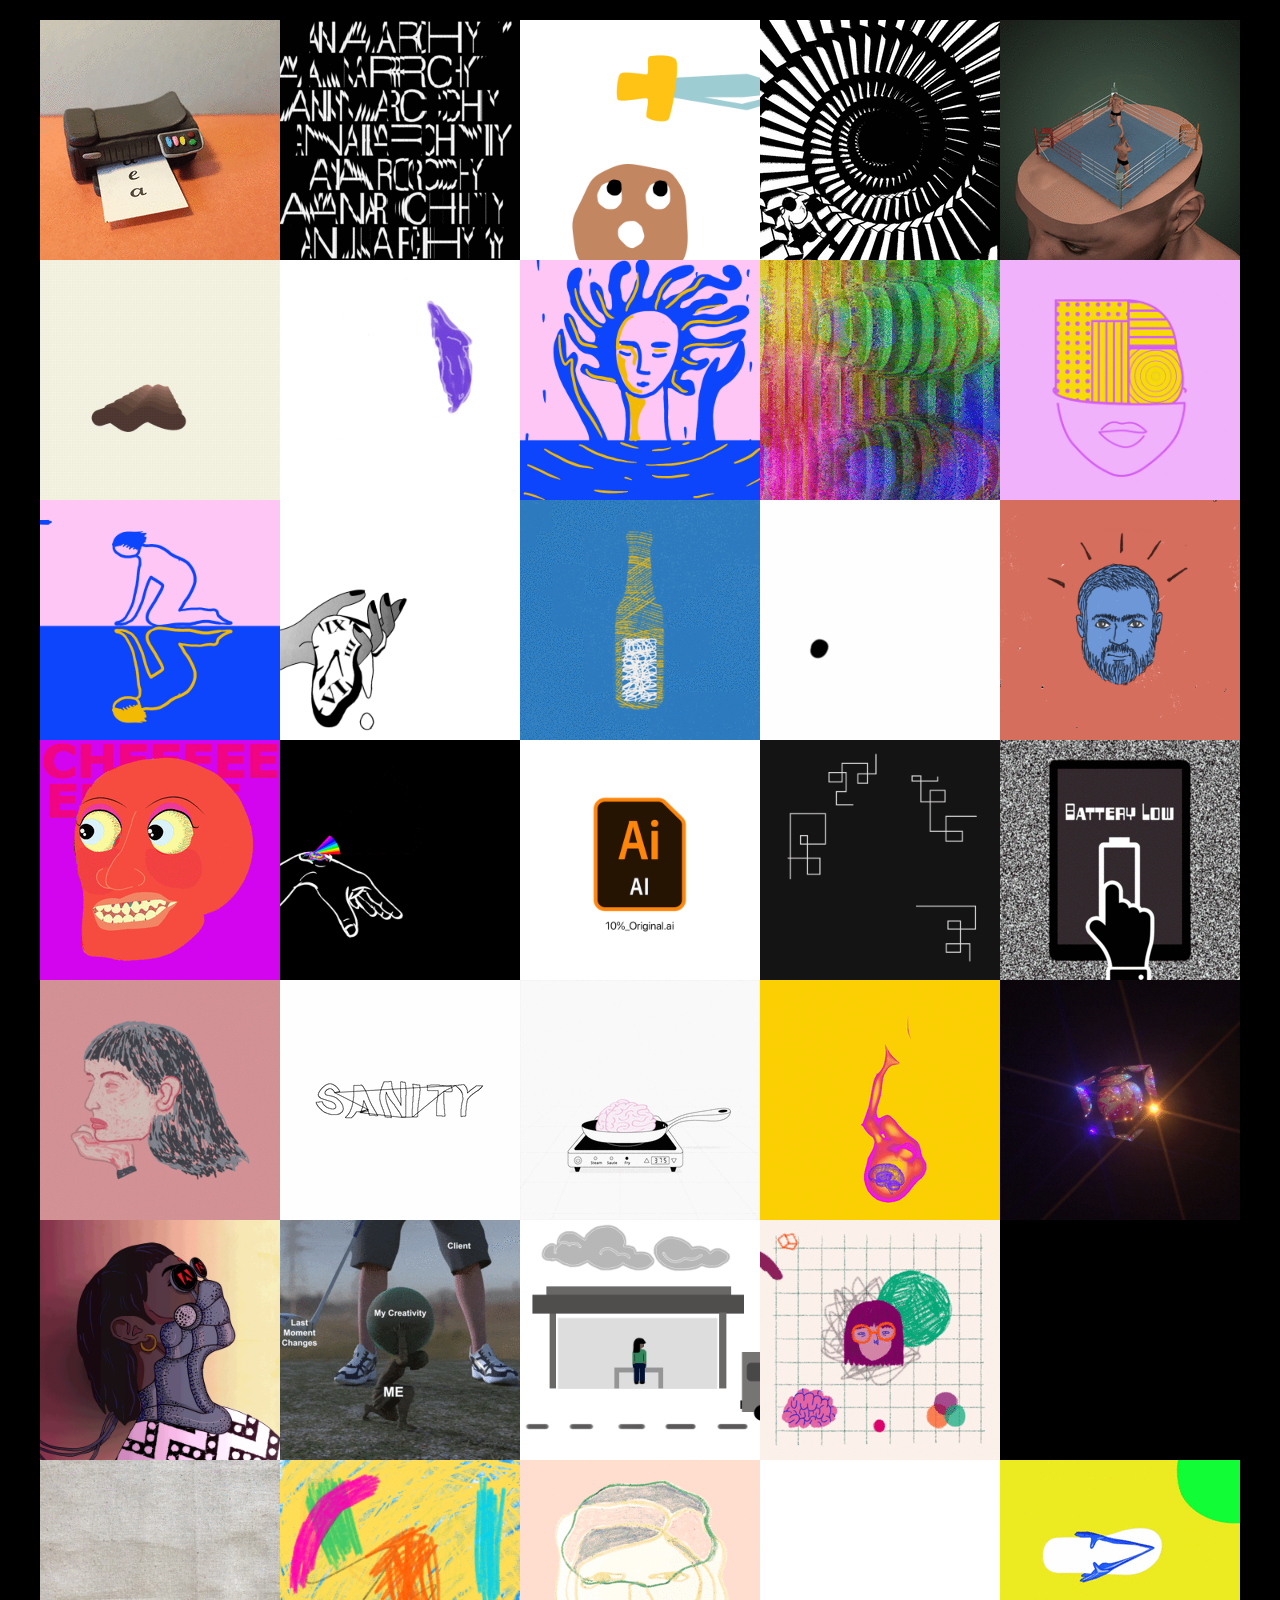
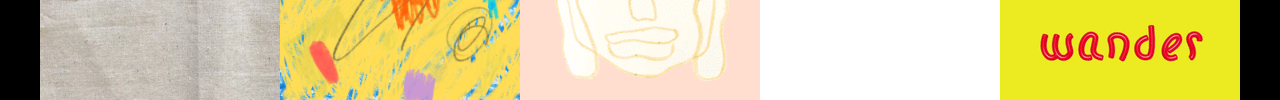
==== commit 7e4a8194: "sanmadi- change" ====
--- a/gif.html
+++ b/gif.html
@@ -655,7 +655,7 @@
                     </div>
                     <div class="notes2">
                     <div class="artist">Sanmadi.K.R</div>
-                    <!-- <a href="https://www.instagram.com/voshkey/" target="_blank" class="socialhandle"><img>@voshkey</a> -->
+                    <a href="https://www.instagram.com/buy_me_trees/" target="_blank" class="socialhandle"><img>@buy_me_trees</a>
                     </div>
                     </div>
                     <div class="close">x</div>
